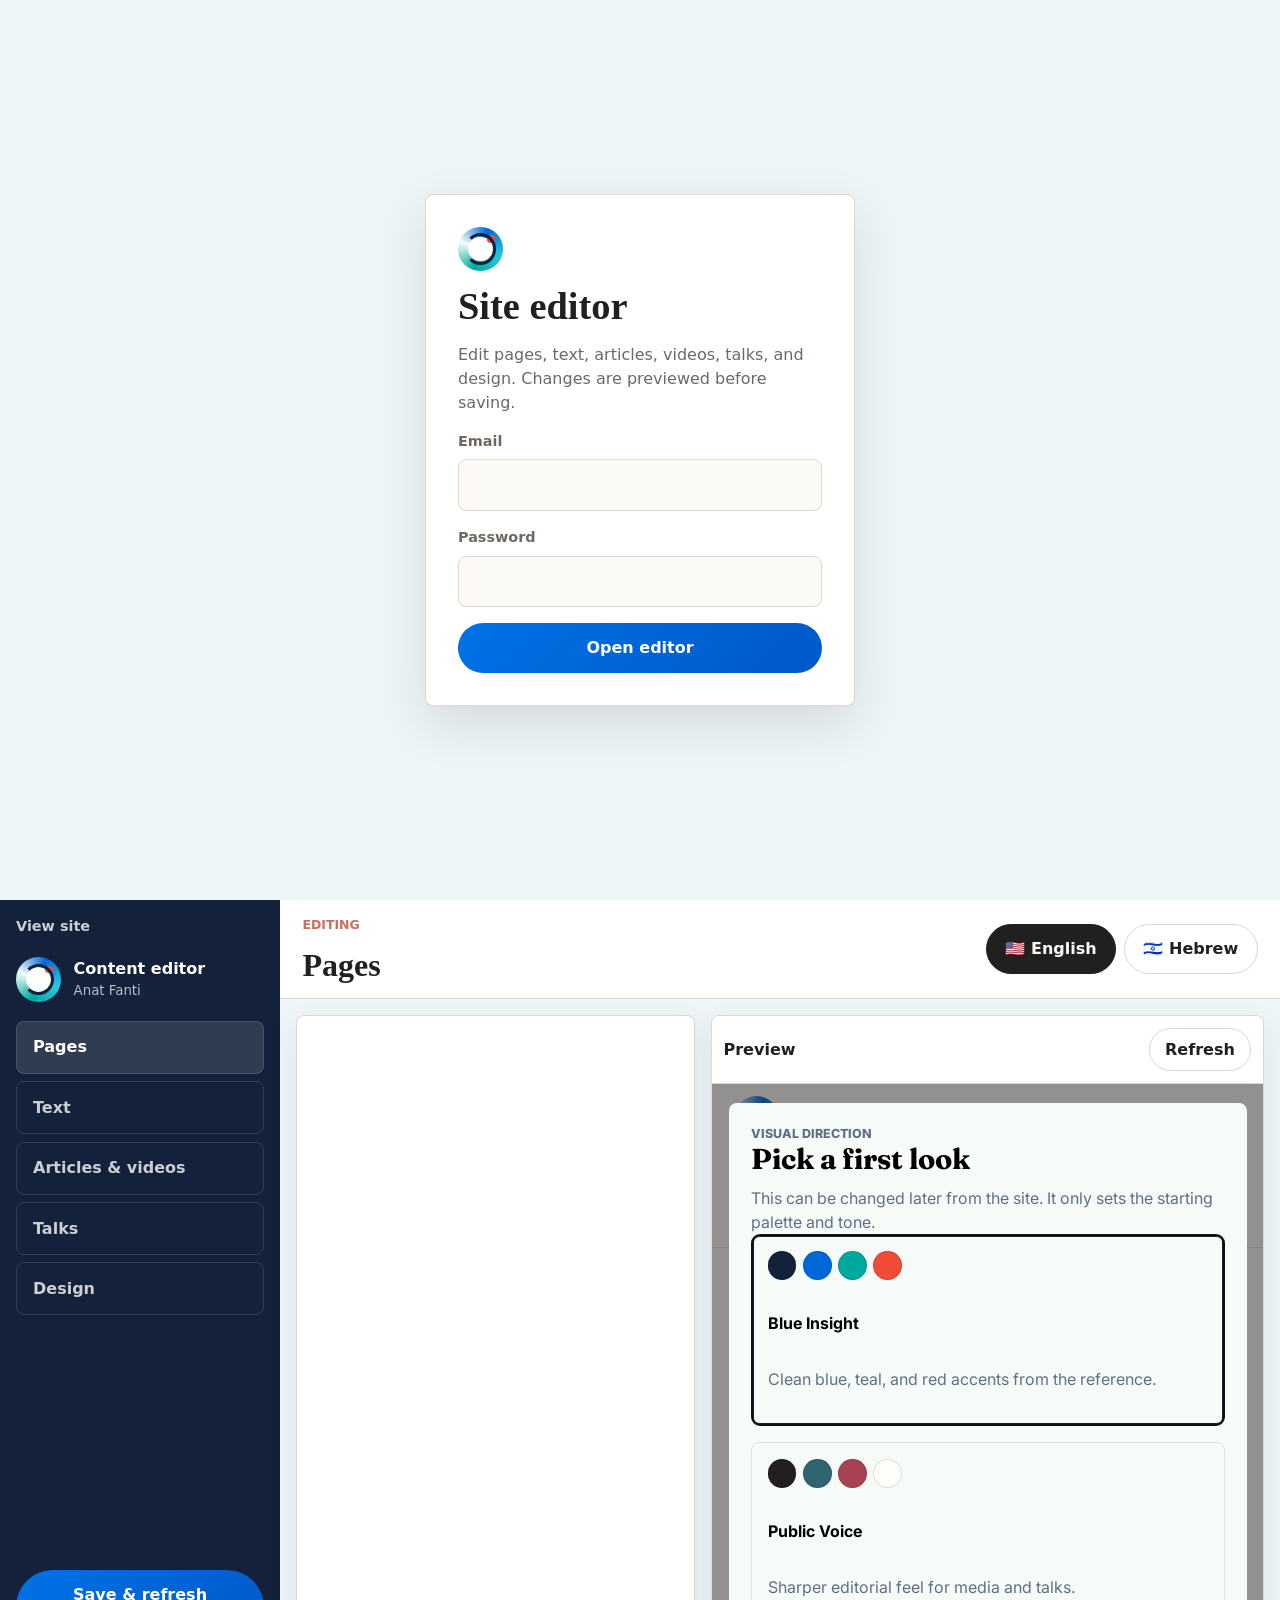
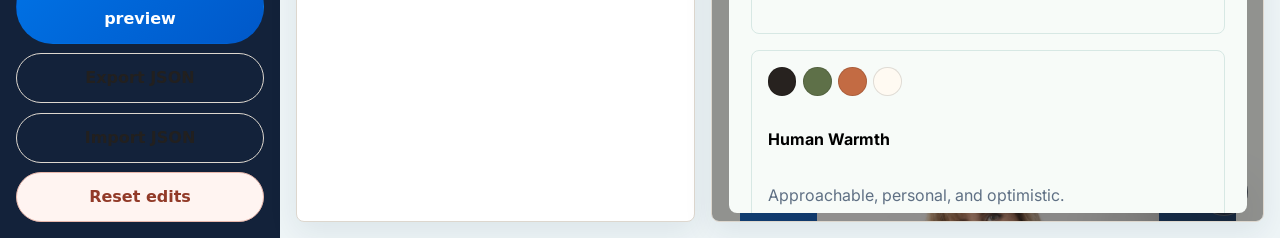
==== admin.html @ 62e1ef29 "Add full page content editor" ====
<!doctype html>
<html lang="en">
  <head>
    <meta charset="utf-8" />
    <meta name="viewport" content="width=device-width, initial-scale=1" />
    <title>Anat Fanti Editor</title>
    <link rel="icon" href="favicon.svg" type="image/svg+xml" />
    <link rel="stylesheet" href="styles.css?v=20260529-6" />
    <link rel="stylesheet" href="admin.css?v=20260529-6" />
  </head>
  <body class="editor-body">
    <main class="editor-app">
      <section class="editor-login" id="editorLogin">
        <div class="editor-login-card">
          <span class="brand-symbol" aria-hidden="true"><span></span></span>
          <h1>Site editor</h1>
          <p>Edit pages, text, articles, videos, talks, and design. Changes are previewed before saving.</p>
          <label>
            <span>Email</span>
            <input id="editorEmail" type="email" autocomplete="username" />
          </label>
          <label>
            <span>Password</span>
            <input id="editorPassword" type="password" autocomplete="current-password" />
          </label>
          <button class="primary-button full" id="editorUnlock" type="button">Open editor</button>
        </div>
      </section>

      <section class="editor-shell" id="editorShell" hidden>
        <aside class="editor-sidebar">
          <a class="editor-back" href="/">View site</a>
          <div class="editor-brand">
            <span class="brand-symbol" aria-hidden="true"><span></span></span>
            <div>
              <strong>Content editor</strong>
              <small>Anat Fanti</small>
            </div>
          </div>
          <nav class="editor-tabs" aria-label="Editor sections">
            <button class="active" type="button" data-editor-tab="pages">Pages</button>
            <button type="button" data-editor-tab="text">Text</button>
            <button type="button" data-editor-tab="media">Articles & videos</button>
            <button type="button" data-editor-tab="talks">Talks</button>
            <button type="button" data-editor-tab="design">Design</button>
          </nav>
          <div class="editor-actions">
            <button class="primary-button full" id="editorSave" type="button">Save & refresh preview</button>
            <button class="secondary-button full" id="editorExport" type="button">Export JSON</button>
            <label class="file-button full">
              Import JSON
              <input id="editorImport" type="file" accept="application/json" />
            </label>
            <button class="danger-button full" id="editorReset" type="button">Reset edits</button>
          </div>
        </aside>

        <section class="editor-main">
          <header class="editor-topbar">
            <div>
              <p class="section-kicker">Editing</p>
              <h2 id="editorTitle">Pages</h2>
            </div>
            <div class="editor-language">
              <button class="filter-button active" type="button" data-editor-lang="en">🇺🇸 English</button>
              <button class="filter-button" type="button" data-editor-lang="he">🇮🇱 Hebrew</button>
            </div>
          </header>

          <div class="editor-workspace">
            <section class="editor-panel" id="editorPanel"></section>
            <section class="editor-preview">
              <div class="preview-toolbar">
                <strong>Preview</strong>
                <button class="secondary-button compact" id="previewRefresh" type="button">Refresh</button>
              </div>
              <iframe id="sitePreview" src="/?editor-preview=1" title="Website preview"></iframe>
            </section>
          </div>
        </section>
      </section>
    </main>
    <script src="admin.js?v=20260529-6" defer></script>
  </body>
</html>
---- styles.css ----
:root {
  --ink: #22201f;
  --muted: #6f6862;
  --paper: #fbfaf7;
  --soft: #f0ece5;
  --sage: #7f9488;
  --sage-dark: #506b5f;
  --coral: #c9705c;
  --gold: #c8a96a;
  --line: #ddd7ce;
  --white: #ffffff;
  --shadow: 0 18px 50px rgba(34, 32, 31, 0.12);
  color-scheme: light;
}

body[data-theme="scholar"] {
  --ink: #13223a;
  --muted: #5f7084;
  --paper: #f7fbf8;
  --soft: #eaf5f1;
  --sage: #00a99d;
  --sage-dark: #0067d8;
  --coral: #f04b37;
  --gold: #27c8df;
  --line: #d7e8e4;
}

body[data-theme="editorial"] {
  --ink: #231f20;
  --muted: #6c6669;
  --paper: #fffdf9;
  --soft: #f2ece7;
  --sage: #71888f;
  --sage-dark: #2f6470;
  --coral: #a64253;
  --gold: #d6a64f;
  --line: #e5dad2;
}

body[data-theme="warm"] {
  --ink: #27221f;
  --muted: #71695f;
  --paper: #fffaf2;
  --soft: #f4ead9;
  --sage: #909a76;
  --sage-dark: #5e7048;
  --coral: #c36b43;
  --gold: #ba8e3d;
  --line: #e8dcc7;
}

body[data-theme="clear"] {
  --ink: #1e2428;
  --muted: #62707b;
  --paper: #f8fbfc;
  --soft: #e9f0f2;
  --sage: #6d9b94;
  --sage-dark: #26716b;
  --coral: #cf6f67;
  --gold: #b6a15c;
  --line: #d7e2e5;
}

* {
  box-sizing: border-box;
}

html {
  scroll-behavior: smooth;
}

body {
  margin: 0;
  background: var(--paper);
  color: var(--ink);
  font-family: Inter, Assistant, system-ui, sans-serif;
  line-height: 1.5;
}

body[dir="rtl"] {
  font-family: Assistant, Inter, system-ui, sans-serif;
}

img {
  display: block;
  max-width: 100%;
}

a {
  color: inherit;
}

button,
input,
textarea {
  font: inherit;
}

.skip-link {
  left: 1rem;
  position: absolute;
  top: -4rem;
  z-index: 10;
}

.skip-link:focus {
  top: 1rem;
}

.site-header {
  align-items: center;
  backdrop-filter: blur(18px);
  background: rgba(251, 250, 247, 0.88);
  border-bottom: 1px solid rgba(221, 215, 206, 0.82);
  display: grid;
  gap: 1rem;
  grid-template-columns: auto 1fr auto;
  left: 0;
  min-height: 72px;
  padding: 0.75rem clamp(1rem, 4vw, 3rem);
  position: sticky;
  right: 0;
  top: 0;
  z-index: 5;
}

body[dir="rtl"] .brand {
  grid-column: 3;
  justify-self: end;
}

body[dir="rtl"] .nav-links {
  grid-column: 2;
}

body[dir="rtl"] .header-actions {
  grid-column: 1;
  justify-self: start;
}

.brand {
  align-items: center;
  display: inline-flex;
  font-size: 1.02rem;
  font-weight: 700;
  gap: 0.75rem;
  text-decoration: none;
}

.brand-symbol {
  align-items: center;
  background: conic-gradient(from 20deg, #0067d8, #27c8df, #00a99d, #f7fbf8, #0067d8);
  border-radius: 50%;
  display: inline-flex;
  height: 2.8rem;
  justify-content: center;
  position: relative;
  width: 2.8rem;
}

.brand-symbol::before {
  background: var(--white);
  border-radius: 50%;
  content: "";
  height: 1.55rem;
  position: absolute;
  width: 1.55rem;
}

.brand-symbol::after {
  background: #f04b37;
  border-radius: 50%;
  content: "";
  height: 0.48rem;
  position: absolute;
  right: 0.5rem;
  top: 0.55rem;
  width: 0.48rem;
}

.brand-symbol span {
  border: 3px solid #13223a;
  border-left-color: transparent;
  border-radius: 50%;
  display: block;
  height: 1.95rem;
  position: relative;
  width: 1.95rem;
  z-index: 1;
}

.brand-copy {
  display: grid;
  line-height: 1.08;
}

.brand-copy strong {
  color: #13223a;
  font-size: 1.02rem;
}

.brand-copy small {
  color: var(--muted);
  font-size: 0.76rem;
  font-weight: 700;
}

.nav-links {
  display: flex;
  gap: clamp(0.6rem, 1.4vw, 1.2rem);
  justify-content: center;
}

.nav-links a {
  color: var(--muted);
  font-size: 0.86rem;
  font-weight: 600;
  text-decoration: none;
  white-space: nowrap;
}

.nav-links a:hover {
  color: var(--ink);
}

.header-actions,
.hero-actions,
.admin-actions,
.filter-row {
  align-items: center;
  display: flex;
  flex-wrap: wrap;
  gap: 0.7rem;
}

.primary-button,
.secondary-button,
.ghost-button,
.flag-button,
.filter-button,
.danger-button,
.file-button {
  align-items: center;
  border: 1px solid transparent;
  border-radius: 999px;
  cursor: pointer;
  display: inline-flex;
  font-weight: 700;
  justify-content: center;
  min-height: 2.8rem;
  padding: 0.75rem 1.15rem;
  text-decoration: none;
  transition: transform 160ms ease, background 160ms ease, border-color 160ms ease;
}

.flag-button {
  background: var(--white);
  border-color: var(--line);
  border-radius: 50%;
  font-size: 1.2rem;
  height: 2.6rem;
  min-height: 2.6rem;
  padding: 0;
  width: 2.6rem;
}

.language-menu {
  position: relative;
}

.language-options {
  background: var(--white);
  border: 1px solid var(--line);
  border-radius: 999px;
  box-shadow: var(--shadow);
  display: none;
  gap: 0.35rem;
  padding: 0.35rem;
  position: absolute;
  right: 0;
  top: calc(100% + 0.45rem);
  z-index: 8;
}

body[dir="rtl"] .language-options {
  left: 0;
  right: auto;
}

.language-menu.open .language-options {
  display: flex;
}

.language-options button {
  align-items: center;
  background: transparent;
  border: 1px solid transparent;
  border-radius: 50%;
  cursor: pointer;
  display: inline-flex;
  font-size: 1.15rem;
  height: 2.25rem;
  justify-content: center;
  padding: 0;
  width: 2.25rem;
}

.language-options button.active,
.language-options button:hover {
  background: var(--soft);
  border-color: var(--line);
}

.primary-button {
  background: linear-gradient(135deg, #0072e5, #0058c9);
  color: var(--white);
}

.secondary-button,
.ghost-button,
.filter-button,
.file-button {
  background: transparent;
  border-color: var(--line);
  color: var(--ink);
}

.danger-button {
  background: #fff4f1;
  border-color: #e8b7ab;
  color: #923a28;
}

.primary-button:hover,
.secondary-button:hover,
.ghost-button:hover,
.filter-button:hover,
.file-button:hover,
.danger-button:hover {
  transform: translateY(-1px);
}

.compact {
  min-height: 2.4rem;
  padding: 0.55rem 0.95rem;
}

.full {
  width: 100%;
}

.hero {
  background:
    radial-gradient(circle at 12% 28%, rgba(39, 200, 223, 0.38) 0 13%, transparent 13.4%),
    radial-gradient(circle at 23% 42%, rgba(255, 255, 255, 0.82) 0 9%, transparent 9.4%),
    radial-gradient(circle at 31% 31%, rgba(240, 75, 55, 0.95) 0 5.5%, transparent 5.8%),
    linear-gradient(112deg, #0067d8 0%, #004fae 38%, #13223a 100%);
  border-radius: 8px;
  color: var(--white);
  display: grid;
  gap: clamp(1rem, 3vw, 3rem);
  grid-template-columns: minmax(280px, 0.78fr) minmax(0, 1fr);
  margin: clamp(1rem, 3vw, 2rem) clamp(1rem, 5vw, 5rem) 0;
  min-height: 430px;
  overflow: hidden;
  padding: clamp(1.2rem, 3vw, 2.5rem);
  position: relative;
}

.hero::after {
  background-image: radial-gradient(rgba(255, 255, 255, 0.28) 1.5px, transparent 1.5px);
  background-size: 14px 14px;
  height: 8rem;
  content: "";
  left: 36%;
  position: absolute;
  top: 2.2rem;
  width: 8rem;
}

.hero-graphics {
  inset: 0;
  pointer-events: none;
  position: absolute;
}

.shape {
  position: absolute;
}

.arc-one {
  background: rgba(39, 200, 223, 0.38);
  border-radius: 50%;
  height: 17rem;
  left: -5rem;
  top: -2rem;
  width: 17rem;
}

.arc-two {
  background: rgba(255, 255, 255, 0.82);
  border-radius: 50%;
  height: 9rem;
  left: 5.5rem;
  top: 4rem;
  width: 9rem;
}

.red-dot {
  background: #f04b37;
  border-radius: 50%;
  height: 4.6rem;
  left: 14rem;
  top: 4.2rem;
  width: 4.6rem;
}

.dot-grid {
  background-image: radial-gradient(rgba(255, 255, 255, 0.32) 2px, transparent 2px);
  background-size: 15px 15px;
  height: 7rem;
  left: 43%;
  top: 2.2rem;
  width: 7rem;
}

.chart-bars {
  background:
    linear-gradient(to top, #27c8df 0 48%, transparent 48%) 0 100% / 14px 100% no-repeat,
    linear-gradient(to top, #ffffff 0 62%, transparent 62%) 24px 100% / 14px 100% no-repeat,
    linear-gradient(to top, #0067d8 0 78%, transparent 78%) 48px 100% / 14px 100% no-repeat,
    linear-gradient(to top, #00a99d 0 95%, transparent 95%) 72px 100% / 14px 100% no-repeat;
  bottom: 1.2rem;
  height: 8rem;
  opacity: 0.85;
  right: 44%;
  width: 96px;
}

.hero-copy {
  align-self: center;
  justify-self: end;
  max-width: 680px;
  position: relative;
  z-index: 1;
}

.eyebrow,
.section-kicker {
  color: var(--coral);
  font-size: 0.78rem;
  font-weight: 800;
  letter-spacing: 0;
  margin: 0 0 0.9rem;
  text-transform: uppercase;
}

h1,
h2,
h3 {
  font-family: Fraunces, Assistant, serif;
  line-height: 1.02;
  margin: 0;
}

h1 {
  font-size: clamp(2.4rem, 5vw, 5rem);
  max-width: 12ch;
}

h2 {
  font-size: clamp(1.8rem, 3.3vw, 3.1rem);
  max-width: 15ch;
}

h3 {
  font-size: 1.35rem;
}

.hero-text,
.text-stack p,
.contact-section p {
  color: var(--muted);
  font-size: clamp(1.02rem, 1.5vw, 1.25rem);
  max-width: 62ch;
}

.hero .hero-text {
  color: rgba(255, 255, 255, 0.86);
  max-width: 44rem;
}

.hero-media {
  align-self: end;
  grid-column: 1;
  grid-row: 1;
  margin: 0;
  min-height: 0;
  overflow: visible;
  position: relative;
  z-index: 1;
}

.hero-media img {
  height: 370px;
  object-fit: contain;
  object-position: center bottom;
  width: 100%;
}

.hero-copy {
  grid-column: 2;
  grid-row: 1;
}

body[dir="rtl"] .hero {
  grid-template-columns: minmax(280px, 0.78fr) minmax(0, 1fr);
}

body[dir="rtl"] .hero-copy {
  grid-column: 2;
  text-align: right;
}

body[dir="rtl"] .hero-media {
  grid-column: 1;
}

.statement-band {
  background: linear-gradient(135deg, #10203a, #004ea8 58%, #009d9b);
  color: var(--paper);
  padding: clamp(2rem, 5vw, 4rem) clamp(1rem, 5vw, 5rem);
}

.template-grid {
  display: grid;
  gap: 1rem;
  grid-template-columns: repeat(4, minmax(0, 1fr));
}

.template-card {
  background: var(--paper);
  border: 1px solid var(--line);
  border-radius: 8px;
  cursor: pointer;
  display: grid;
  gap: 1rem;
  min-height: 12rem;
  padding: 1rem;
  text-align: start;
}

.template-card.active {
  border-color: var(--ink);
  box-shadow: 0 0 0 2px var(--ink) inset;
}

.swatches {
  display: flex;
  gap: 0.4rem;
}

.swatches span {
  border: 1px solid rgba(0, 0, 0, 0.12);
  border-radius: 50%;
  height: 1.8rem;
  width: 1.8rem;
}

.template-card h3 {
  font-family: Inter, Assistant, system-ui, sans-serif;
  font-size: 1rem;
  line-height: 1.2;
}

.template-card p,
.template-modal p {
  color: var(--muted);
  margin: 0;
}

.statement-band p {
  font-family: Fraunces, Assistant, serif;
  font-size: clamp(1.7rem, 3.5vw, 3.4rem);
  line-height: 1.1;
  margin: 0;
  max-width: 960px;
}

.section {
  padding: clamp(3rem, 7vw, 6rem) clamp(1rem, 5vw, 5rem);
}

.expertise-section {
  background: var(--white);
  margin: -2.2rem clamp(1rem, 5vw, 5rem) 0;
  padding: 0 1.5rem clamp(2rem, 4vw, 3rem);
  position: relative;
  z-index: 2;
}

.expertise-grid {
  display: grid;
  gap: 1rem;
  grid-template-columns: repeat(4, minmax(0, 1fr));
}

.expertise-card {
  border-radius: 8px;
  color: var(--white);
  min-height: 12rem;
  overflow: hidden;
  padding: 1.2rem;
  position: relative;
  text-decoration: none;
}

.expertise-card::after {
  border: 18px solid rgba(255, 255, 255, 0.18);
  border-radius: 50%;
  content: "";
  height: 7rem;
  position: absolute;
  right: -2rem;
  top: -2rem;
  width: 7rem;
}

body[dir="rtl"] .expertise-card::after {
  left: -2rem;
  right: auto;
}

.blue-card {
  background: linear-gradient(135deg, #10203a, #0067d8);
}

.cyan-card {
  background: linear-gradient(135deg, #0072e5, #27c8df);
}

.teal-card {
  background: linear-gradient(135deg, #008f85, #00a99d);
}

.target-card {
  background: linear-gradient(135deg, #0067d8, #00479c);
}

.expertise-icon {
  color: #f04b37;
  display: block;
  font-size: 2rem;
  font-weight: 800;
  line-height: 1;
  margin-bottom: 1rem;
}

.expertise-card h3 {
  font-family: Inter, Assistant, system-ui, sans-serif;
  font-size: 1.05rem;
  line-height: 1.25;
  margin-bottom: 0.6rem;
}

.expertise-card p {
  color: rgba(255, 255, 255, 0.84);
  font-size: 0.92rem;
  margin: 0;
  position: relative;
  z-index: 1;
}

.split-section,
.contact-section {
  display: grid;
  gap: clamp(2rem, 5vw, 5rem);
  grid-template-columns: minmax(0, 0.8fr) minmax(0, 1fr);
}

.section-heading {
  align-items: end;
  display: flex;
  gap: 1rem;
  justify-content: space-between;
  margin-bottom: 1.5rem;
}

.metrics {
  display: grid;
  gap: 1px;
  grid-template-columns: repeat(3, minmax(0, 1fr));
  margin: 2rem 0 0;
}

.metrics div {
  background: var(--soft);
  min-height: 8rem;
  padding: 1.2rem;
}

.metrics dt {
  color: var(--sage-dark);
  font-family: Fraunces, Assistant, serif;
  font-size: 2.4rem;
  font-weight: 700;
}

.metrics dd {
  color: var(--muted);
  margin: 0.3rem 0 0;
}

.media-grid,
.talk-list {
  display: grid;
  gap: 1rem;
  grid-template-columns: repeat(3, minmax(0, 1fr));
}

.media-grid {
  grid-template-columns: repeat(4, minmax(0, 1fr));
}

.media-card,
.talk-card {
  background: var(--white);
  border: 1px solid var(--line);
  border-radius: 8px;
  min-height: 10rem;
  padding: 0.95rem;
}

.media-card {
  display: flex;
  flex-direction: column;
}

.media-type {
  color: var(--sage-dark);
  font-size: 0.76rem;
  font-weight: 800;
  text-transform: uppercase;
}

.media-card h3,
.talk-card h3 {
  font-family: Inter, Assistant, system-ui, sans-serif;
  font-size: 1.05rem;
  line-height: 1.22;
  margin-top: 0.55rem;
}

.media-card p,
.talk-card p {
  color: var(--muted);
  font-size: 0.92rem;
  margin: 0.45rem 0;
}

.media-card a {
  color: var(--coral);
  font-weight: 800;
  margin-top: auto;
  text-decoration: none;
}

.embed-frame {
  aspect-ratio: 16 / 9;
  background: var(--soft);
  border: 0;
  border-radius: 8px;
  margin: 1rem 0;
  width: 100%;
}

.theme-fab {
  align-items: center;
  background: var(--ink);
  border: 1px solid rgba(255, 255, 255, 0.22);
  border-radius: 50%;
  bottom: 1rem;
  box-shadow: var(--shadow);
  cursor: pointer;
  display: inline-flex;
  height: 3rem;
  justify-content: center;
  position: fixed;
  right: 1rem;
  width: 3rem;
  z-index: 4;
}

body[dir="rtl"] .theme-fab {
  left: 1rem;
  right: auto;
}

.theme-fab span {
  background: conic-gradient(var(--coral), var(--gold), var(--sage), var(--paper), var(--coral));
  border: 2px solid var(--white);
  border-radius: 50%;
  display: block;
  height: 1.6rem;
  width: 1.6rem;
}

.filter-button.active {
  background: var(--ink);
  border-color: var(--ink);
  color: var(--paper);
}

.speaking-section {
  background: var(--soft);
}

.booking-form {
  background: var(--white);
  border: 1px solid var(--line);
  border-radius: 8px;
  box-shadow: var(--shadow);
  display: grid;
  gap: 1rem;
  padding: clamp(1rem, 3vw, 2rem);
}

label {
  display: grid;
  gap: 0.45rem;
}

label span {
  color: var(--muted);
  font-size: 0.9rem;
  font-weight: 700;
}

input,
textarea {
  background: var(--paper);
  border: 1px solid var(--line);
  border-radius: 8px;
  color: var(--ink);
  min-height: 3rem;
  padding: 0.8rem 0.9rem;
  width: 100%;
}

textarea {
  resize: vertical;
}

.contact-details {
  display: grid;
  gap: 0.4rem;
  margin-top: 1.5rem;
}

.contact-details a {
  color: var(--sage-dark);
  font-weight: 800;
  text-decoration: none;
}

.site-footer {
  align-items: center;
  border-top: 1px solid var(--line);
  color: var(--muted);
  display: flex;
  gap: 1rem;
  justify-content: space-between;
  min-height: 5rem;
  padding: 1rem clamp(1rem, 5vw, 5rem);
}

.powered-by {
  align-items: center;
  color: var(--muted);
  display: inline-flex;
  font-size: 0.86rem;
  gap: 0.5rem;
  text-decoration: none;
}

.powered-by strong {
  color: var(--ink);
}

.powered-logo {
  align-items: center;
  background: linear-gradient(135deg, #0067d8, #00a99d);
  border-radius: 50%;
  display: inline-flex;
  height: 1.8rem;
  justify-content: center;
  position: relative;
  width: 1.8rem;
}

.powered-logo::before {
  background: #f04b37;
  border-radius: 50%;
  content: "";
  height: 0.42rem;
  position: absolute;
  right: 0.28rem;
  top: 0.32rem;
  width: 0.42rem;
}

.powered-logo span {
  border: 2px solid rgba(255, 255, 255, 0.9);
  border-left-color: transparent;
  border-radius: 50%;
  display: block;
  height: 1rem;
  width: 1rem;
}

.stealth-admin {
  background: transparent;
  border: 0;
  cursor: default;
  height: 1px;
  opacity: 0;
  width: 1px;
}

.admin-dialog {
  border: 0;
  border-radius: 8px;
  max-height: min(860px, 92vh);
  max-width: min(980px, 94vw);
  padding: 0;
  width: 980px;
}

.template-dialog {
  border: 0;
  border-radius: 8px;
  max-width: min(980px, 94vw);
  padding: 0;
  width: 980px;
}

.template-dialog::backdrop {
  background: rgba(34, 32, 31, 0.48);
}

.template-modal {
  background: var(--paper);
  padding: clamp(1.2rem, 4vw, 2rem);
}

.template-modal h2 {
  margin-bottom: 0.8rem;
}

.admin-dialog::backdrop {
  background: rgba(34, 32, 31, 0.55);
}

.admin-shell {
  background: var(--paper);
  margin: 0;
  max-height: inherit;
  overflow: auto;
  padding: 1.2rem;
}

.admin-header {
  align-items: start;
  display: flex;
  justify-content: space-between;
  margin-bottom: 1rem;
}

.icon-button {
  align-items: center;
  background: var(--ink);
  border: 0;
  border-radius: 50%;
  color: var(--paper);
  cursor: pointer;
  display: inline-flex;
  height: 2rem;
  justify-content: center;
  width: 2rem;
}

.admin-grid {
  display: grid;
  gap: 1rem;
  grid-template-columns: repeat(2, minmax(0, 1fr));
  margin-top: 1rem;
}

.admin-section {
  border-top: 1px solid var(--line);
  margin-top: 1.4rem;
  padding-top: 1.4rem;
}

.admin-repeat {
  background: var(--white);
  border: 1px solid var(--line);
  border-radius: 8px;
  display: grid;
  gap: 0.75rem;
  margin-bottom: 0.8rem;
  padding: 1rem;
}

.file-button input {
  display: none;
}

.admin-note {
  color: var(--muted);
  font-size: 0.9rem;
}

@media (max-width: 940px) {
  .site-header {
    grid-template-columns: 1fr auto;
  }

  .nav-links {
    grid-column: 1 / -1;
    justify-content: start;
    overflow-x: auto;
  }

  .hero,
  .split-section,
  .contact-section {
    grid-template-columns: 1fr;
  }

  .hero {
    min-height: auto;
    padding-bottom: 0;
  }

  .hero-media {
    min-height: 0;
  }

  .hero-media img {
    height: auto;
    max-height: 480px;
  }

  .hero-copy,
  .hero-media,
  body[dir="rtl"] .hero-copy,
  body[dir="rtl"] .hero-media {
    grid-column: 1;
    grid-row: auto;
  }

  .expertise-section {
    margin-top: 1rem;
    padding-left: clamp(1rem, 5vw, 5rem);
    padding-right: clamp(1rem, 5vw, 5rem);
  }

  h1 {
    max-width: 13ch;
  }

  .media-grid,
  .talk-list,
  .expertise-grid,
  .template-grid {
    grid-template-columns: repeat(2, minmax(0, 1fr));
  }
}

@media (max-width: 660px) {
  .header-actions {
    justify-content: end;
  }

  .header-actions .primary-button {
    display: none;
  }

  .metrics,
  .media-grid,
  .talk-list,
  .expertise-grid,
  .template-grid,
  .admin-grid {
    grid-template-columns: 1fr;
  }

  .section-heading {
    align-items: start;
    display: grid;
  }

  h1 {
    font-size: clamp(2.45rem, 11vw, 4.2rem);
  }

  .site-footer {
    align-items: flex-start;
    flex-direction: column;
  }

  .powered-by {
    font-size: 0.82rem;
  }
}
---- admin.css ----
.editor-body {
  background: #eef5f7;
}

.editor-app {
  min-height: 100vh;
}

.editor-login {
  display: grid;
  min-height: 100vh;
  padding: 1rem;
  place-items: center;
}

.editor-login-card {
  background: var(--white);
  border: 1px solid var(--line);
  border-radius: 8px;
  box-shadow: var(--shadow);
  display: grid;
  gap: 1rem;
  max-width: 430px;
  padding: 2rem;
  width: 100%;
}

.editor-login-card h1 {
  font-size: 2.4rem;
  max-width: none;
}

.editor-login-card p {
  color: var(--muted);
  margin: 0;
}

.editor-shell {
  display: grid;
  grid-template-columns: 280px minmax(0, 1fr);
  min-height: 100vh;
}

.editor-sidebar {
  background: #13223a;
  color: var(--white);
  display: flex;
  flex-direction: column;
  gap: 1.2rem;
  padding: 1rem;
}

.editor-back {
  color: rgba(255, 255, 255, 0.78);
  font-size: 0.9rem;
  font-weight: 700;
  text-decoration: none;
}

.editor-brand {
  align-items: center;
  display: flex;
  gap: 0.8rem;
}

.editor-brand small {
  color: rgba(255, 255, 255, 0.7);
  display: block;
}

.editor-tabs {
  display: grid;
  gap: 0.45rem;
}

.editor-tabs button {
  background: transparent;
  border: 1px solid rgba(255, 255, 255, 0.12);
  border-radius: 8px;
  color: rgba(255, 255, 255, 0.78);
  cursor: pointer;
  font-weight: 800;
  padding: 0.85rem 1rem;
  text-align: start;
}

.editor-tabs button.active,
.editor-tabs button:hover {
  background: rgba(255, 255, 255, 0.12);
  color: var(--white);
}

.editor-actions {
  display: grid;
  gap: 0.6rem;
  margin-top: auto;
}

.editor-main {
  min-width: 0;
}

.editor-topbar {
  align-items: center;
  background: var(--white);
  border-bottom: 1px solid var(--line);
  display: flex;
  gap: 1rem;
  justify-content: space-between;
  padding: 1rem 1.4rem;
}

.editor-topbar h2 {
  font-size: 2rem;
}

.editor-language {
  display: flex;
  flex-wrap: wrap;
  gap: 0.5rem;
}

.editor-workspace {
  display: grid;
  gap: 1rem;
  grid-template-columns: minmax(360px, 0.72fr) minmax(420px, 1fr);
  padding: 1rem;
}

.editor-panel,
.editor-preview {
  background: var(--white);
  border: 1px solid var(--line);
  border-radius: 8px;
  box-shadow: 0 10px 30px rgba(19, 34, 58, 0.08);
  min-height: calc(100vh - 112px);
  overflow: auto;
}

.editor-panel {
  display: grid;
  gap: 1rem;
  padding: 1rem;
}

.editor-section {
  border-bottom: 1px solid var(--line);
  display: grid;
  gap: 0.8rem;
  padding-bottom: 1rem;
}

.editor-section:last-child {
  border-bottom: 0;
}

.editor-section h3 {
  font-family: Inter, Assistant, system-ui, sans-serif;
}

.editor-repeat {
  background: var(--paper);
  border: 1px solid var(--line);
  border-radius: 8px;
  display: grid;
  gap: 0.75rem;
  padding: 1rem;
}

.preview-toolbar {
  align-items: center;
  border-bottom: 1px solid var(--line);
  display: flex;
  justify-content: space-between;
  padding: 0.75rem;
}

.editor-preview iframe {
  border: 0;
  height: calc(100% - 58px);
  min-height: calc(100vh - 170px);
  width: 100%;
}

@media (max-width: 1100px) {
  .editor-shell,
  .editor-workspace {
    grid-template-columns: 1fr;
  }

  .editor-sidebar {
    position: static;
  }
}
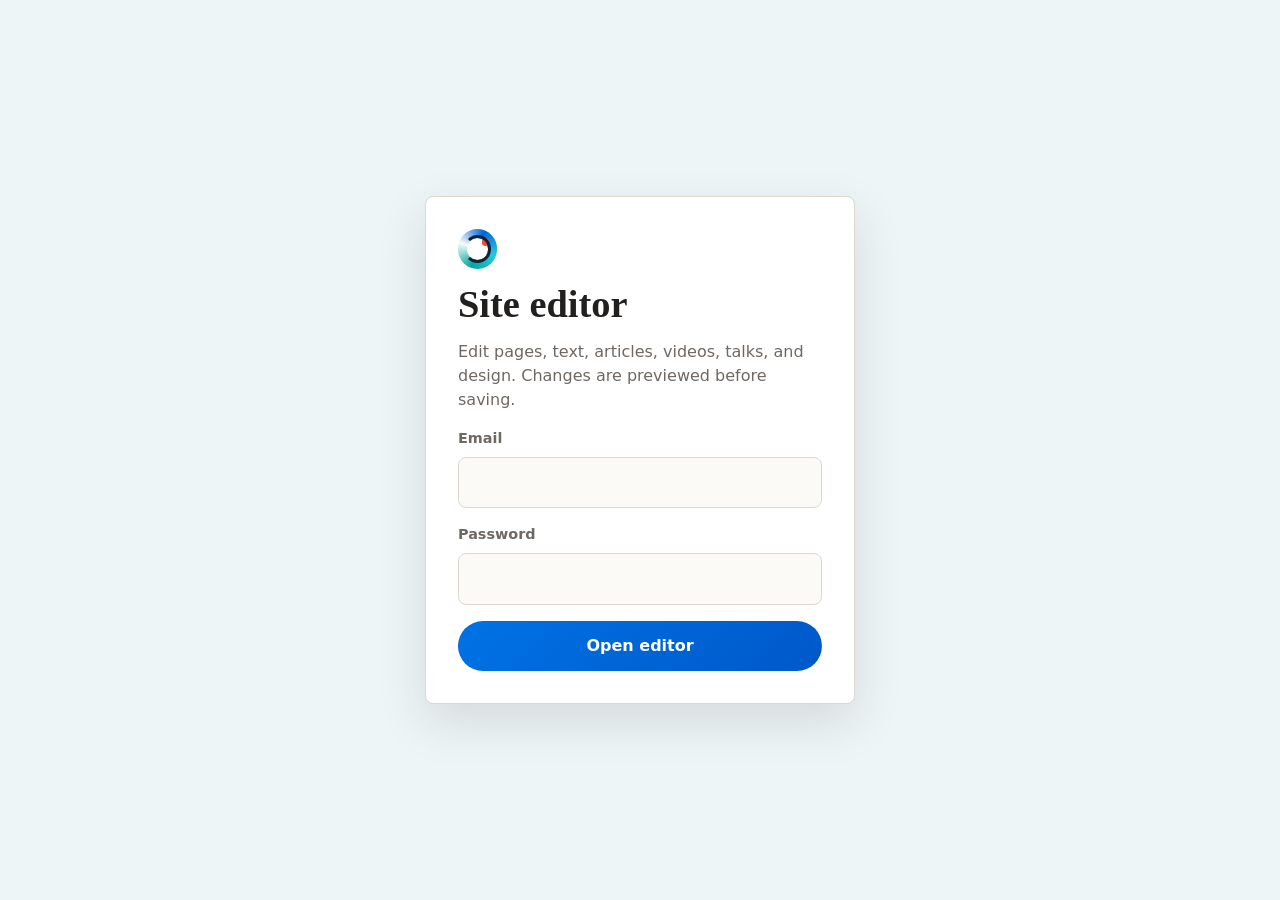
==== commit d968c15c: "Fix editor login hidden state" ====
--- a/admin.html
+++ b/admin.html
@@ -6,7 +6,7 @@
     <title>Anat Fanti Editor</title>
     <link rel="icon" href="favicon.svg" type="image/svg+xml" />
     <link rel="stylesheet" href="styles.css?v=20260529-6" />
-    <link rel="stylesheet" href="admin.css?v=20260529-6" />
+    <link rel="stylesheet" href="admin.css?v=20260529-7" />
   </head>
   <body class="editor-body">
     <main class="editor-app">
@@ -80,6 +80,6 @@
         </section>
       </section>
     </main>
-    <script src="admin.js?v=20260529-6" defer></script>
+    <script src="admin.js?v=20260529-7" defer></script>
   </body>
 </html>
--- a/styles.css
+++ b/styles.css
@@ -116,8 +116,8 @@
   gap: 1rem;
   grid-template-columns: auto 1fr auto;
   left: 0;
-  min-height: 72px;
-  padding: 0.75rem clamp(1rem, 4vw, 3rem);
+  min-height: 64px;
+  padding: 0.55rem clamp(1rem, 4vw, 3rem);
   position: sticky;
   right: 0;
   top: 0;
@@ -152,19 +152,19 @@
   background: conic-gradient(from 20deg, #0067d8, #27c8df, #00a99d, #f7fbf8, #0067d8);
   border-radius: 50%;
   display: inline-flex;
-  height: 2.8rem;
+  height: 2.45rem;
   justify-content: center;
   position: relative;
-  width: 2.8rem;
+  width: 2.45rem;
 }
 
 .brand-symbol::before {
   background: var(--white);
   border-radius: 50%;
   content: "";
-  height: 1.55rem;
+  height: 1.35rem;
   position: absolute;
-  width: 1.55rem;
+  width: 1.35rem;
 }
 
 .brand-symbol::after {
@@ -183,26 +183,54 @@
   border-left-color: transparent;
   border-radius: 50%;
   display: block;
-  height: 1.95rem;
+  height: 1.7rem;
   position: relative;
-  width: 1.95rem;
+  width: 1.7rem;
   z-index: 1;
 }
 
 .brand-copy {
   display: grid;
-  line-height: 1.08;
+  line-height: 0.92;
 }
 
 .brand-copy strong {
   color: #13223a;
-  font-size: 1.02rem;
+  font-size: 0.92rem;
+}
+
+.brand-title {
+  display: grid;
+  white-space: nowrap;
+}
+
+.brand-title > span {
+  white-space: nowrap;
+}
+
+.hi-letter {
+  color: #0067d8;
+  display: inline-block;
+  font-size: 1.26em;
+  font-weight: 900;
+  min-width: 0.78em;
+}
+
+.hi-letter[data-brand-letter="i"] {
+  color: #00a99d;
+  margin-left: 0;
+}
+
+body[dir="rtl"] .hi-letter[data-brand-letter="i"] {
+  margin-left: 0;
 }
 
 .brand-copy small {
-  color: var(--muted);
-  font-size: 0.76rem;
-  font-weight: 700;
+  color: #f04b37;
+  font-size: 0.66rem;
+  font-weight: 800;
+  line-height: 1.2;
+  margin-top: 0.18rem;
 }
 
 .nav-links {
@@ -213,7 +241,7 @@
 
 .nav-links a {
   color: var(--muted);
-  font-size: 0.86rem;
+  font-size: 0.8rem;
   font-weight: 600;
   text-decoration: none;
   white-space: nowrap;
@@ -361,21 +389,21 @@
   gap: clamp(1rem, 3vw, 3rem);
   grid-template-columns: minmax(280px, 0.78fr) minmax(0, 1fr);
   margin: clamp(1rem, 3vw, 2rem) clamp(1rem, 5vw, 5rem) 0;
-  min-height: 430px;
+  min-height: 285px;
   overflow: hidden;
-  padding: clamp(1.2rem, 3vw, 2.5rem);
+  padding: clamp(1rem, 2.4vw, 1.8rem);
   position: relative;
 }
 
 .hero::after {
   background-image: radial-gradient(rgba(255, 255, 255, 0.28) 1.5px, transparent 1.5px);
   background-size: 14px 14px;
-  height: 8rem;
+  height: 5.5rem;
   content: "";
   left: 36%;
   position: absolute;
   top: 2.2rem;
-  width: 8rem;
+  width: 5.5rem;
 }
 
 .hero-graphics {
@@ -391,37 +419,37 @@
 .arc-one {
   background: rgba(39, 200, 223, 0.38);
   border-radius: 50%;
-  height: 17rem;
+  height: 12rem;
   left: -5rem;
   top: -2rem;
-  width: 17rem;
+  width: 12rem;
 }
 
 .arc-two {
   background: rgba(255, 255, 255, 0.82);
   border-radius: 50%;
-  height: 9rem;
+  height: 6rem;
   left: 5.5rem;
   top: 4rem;
-  width: 9rem;
+  width: 6rem;
 }
 
 .red-dot {
   background: #f04b37;
   border-radius: 50%;
-  height: 4.6rem;
+  height: 3.2rem;
   left: 14rem;
   top: 4.2rem;
-  width: 4.6rem;
+  width: 3.2rem;
 }
 
 .dot-grid {
   background-image: radial-gradient(rgba(255, 255, 255, 0.32) 2px, transparent 2px);
   background-size: 15px 15px;
-  height: 7rem;
+  height: 5rem;
   left: 43%;
   top: 2.2rem;
-  width: 7rem;
+  width: 5rem;
 }
 
 .chart-bars {
@@ -431,7 +459,7 @@
     linear-gradient(to top, #0067d8 0 78%, transparent 78%) 48px 100% / 14px 100% no-repeat,
     linear-gradient(to top, #00a99d 0 95%, transparent 95%) 72px 100% / 14px 100% no-repeat;
   bottom: 1.2rem;
-  height: 8rem;
+  height: 5.8rem;
   opacity: 0.85;
   right: 44%;
   width: 96px;
@@ -464,8 +492,8 @@
 }
 
 h1 {
-  font-size: clamp(2.4rem, 5vw, 5rem);
-  max-width: 12ch;
+  font-size: clamp(2rem, 3.8vw, 3.8rem);
+  max-width: 14ch;
 }
 
 h2 {
@@ -481,7 +509,7 @@
 .text-stack p,
 .contact-section p {
   color: var(--muted);
-  font-size: clamp(1.02rem, 1.5vw, 1.25rem);
+  font-size: clamp(0.95rem, 1.15vw, 1.08rem);
   max-width: 62ch;
 }
 
@@ -502,7 +530,7 @@
 }
 
 .hero-media img {
-  height: 370px;
+  height: 255px;
   object-fit: contain;
   object-position: center bottom;
   width: 100%;
@@ -529,7 +557,7 @@
 .statement-band {
   background: linear-gradient(135deg, #10203a, #004ea8 58%, #009d9b);
   color: var(--paper);
-  padding: clamp(2rem, 5vw, 4rem) clamp(1rem, 5vw, 5rem);
+  padding: clamp(1rem, 2vw, 1.6rem) clamp(1rem, 5vw, 5rem);
 }
 
 .template-grid {
@@ -581,36 +609,36 @@
 
 .statement-band p {
   font-family: Fraunces, Assistant, serif;
-  font-size: clamp(1.7rem, 3.5vw, 3.4rem);
+  font-size: clamp(1.35rem, 2.4vw, 2.4rem);
   line-height: 1.1;
   margin: 0;
   max-width: 960px;
 }
 
 .section {
-  padding: clamp(3rem, 7vw, 6rem) clamp(1rem, 5vw, 5rem);
+  padding: clamp(1.8rem, 4vw, 3.6rem) clamp(1rem, 5vw, 5rem);
 }
 
 .expertise-section {
   background: var(--white);
-  margin: -2.2rem clamp(1rem, 5vw, 5rem) 0;
-  padding: 0 1.5rem clamp(2rem, 4vw, 3rem);
+  margin: -1.4rem clamp(1rem, 5vw, 5rem) 0;
+  padding: 0 1.1rem clamp(1.3rem, 3vw, 2rem);
   position: relative;
   z-index: 2;
 }
 
 .expertise-grid {
   display: grid;
-  gap: 1rem;
+  gap: 0.75rem;
   grid-template-columns: repeat(4, minmax(0, 1fr));
 }
 
 .expertise-card {
   border-radius: 8px;
   color: var(--white);
-  min-height: 12rem;
+  min-height: 8.6rem;
   overflow: hidden;
-  padding: 1.2rem;
+  padding: 0.9rem;
   position: relative;
   text-decoration: none;
 }
@@ -650,22 +678,22 @@
 .expertise-icon {
   color: #f04b37;
   display: block;
-  font-size: 2rem;
+  font-size: 1.55rem;
   font-weight: 800;
   line-height: 1;
-  margin-bottom: 1rem;
+  margin-bottom: 0.55rem;
 }
 
 .expertise-card h3 {
   font-family: Inter, Assistant, system-ui, sans-serif;
-  font-size: 1.05rem;
+  font-size: 0.94rem;
   line-height: 1.25;
   margin-bottom: 0.6rem;
 }
 
 .expertise-card p {
   color: rgba(255, 255, 255, 0.84);
-  font-size: 0.92rem;
+  font-size: 0.8rem;
   margin: 0;
   position: relative;
   z-index: 1;
@@ -683,7 +711,7 @@
   display: flex;
   gap: 1rem;
   justify-content: space-between;
-  margin-bottom: 1.5rem;
+  margin-bottom: 1rem;
 }
 
 .metrics {
@@ -727,7 +755,7 @@
   background: var(--white);
   border: 1px solid var(--line);
   border-radius: 8px;
-  min-height: 10rem;
+  min-height: 8.5rem;
   padding: 0.95rem;
 }
 
--- a/admin.css
+++ b/admin.css
@@ -1,5 +1,9 @@
 .editor-body {
   background: #eef5f7;
+}
+
+[hidden] {
+  display: none !important;
 }
 
 .editor-app {
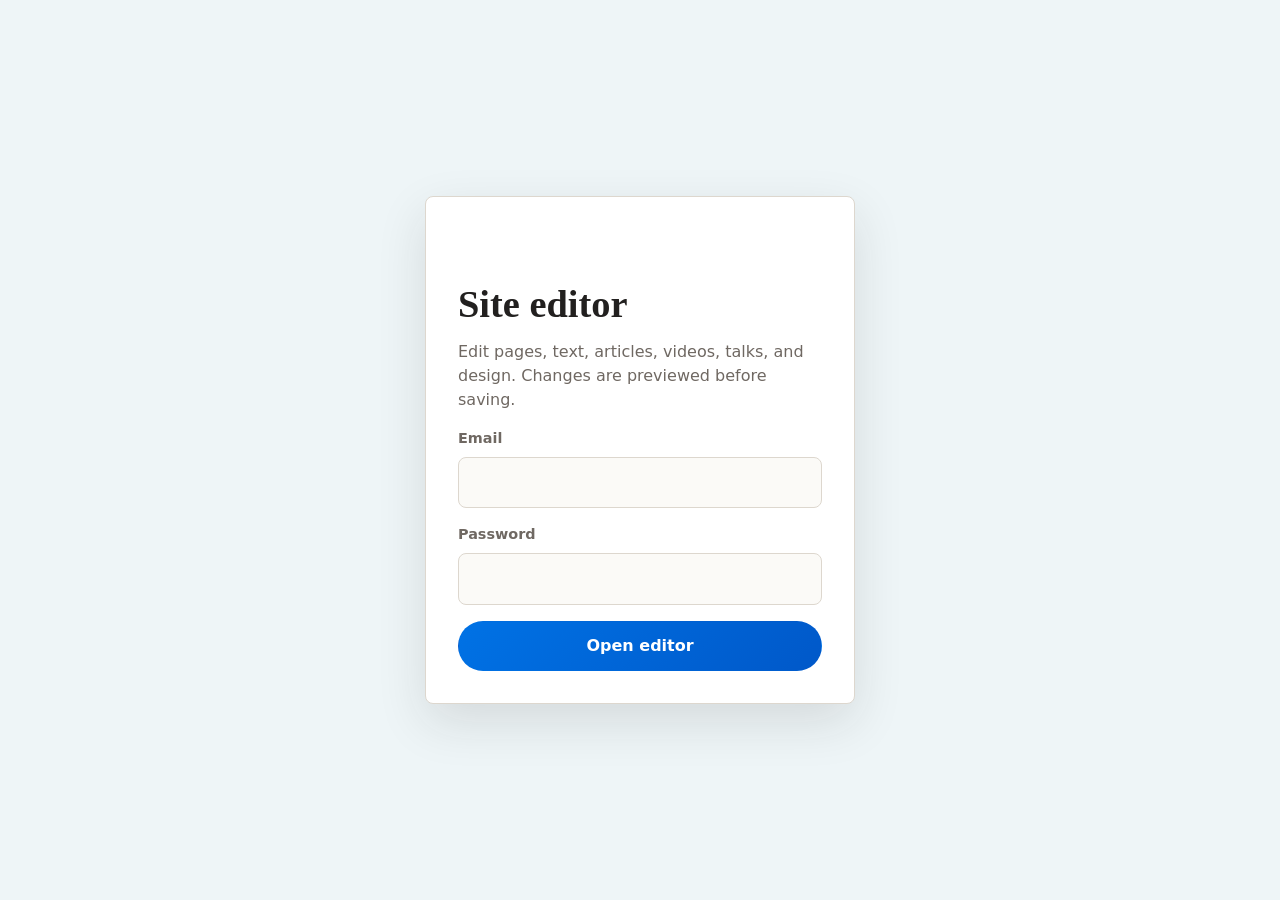
==== commit 31ce7b20: "Simplify editor media layout" ====
--- a/admin.html
+++ b/admin.html
@@ -6,7 +6,7 @@
     <title>Anat Fanti Editor</title>
     <link rel="icon" href="favicon.svg" type="image/svg+xml" />
     <link rel="stylesheet" href="styles.css?v=20260529-6" />
-    <link rel="stylesheet" href="admin.css?v=20260529-7" />
+    <link rel="stylesheet" href="admin.css?v=20260529-9" />
   </head>
   <body class="editor-body">
     <main class="editor-app">
@@ -69,17 +69,10 @@
 
           <div class="editor-workspace">
             <section class="editor-panel" id="editorPanel"></section>
-            <section class="editor-preview">
-              <div class="preview-toolbar">
-                <strong>Preview</strong>
-                <button class="secondary-button compact" id="previewRefresh" type="button">Refresh</button>
-              </div>
-              <iframe id="sitePreview" src="/?editor-preview=1" title="Website preview"></iframe>
-            </section>
           </div>
         </section>
       </section>
     </main>
-    <script src="admin.js?v=20260529-7" defer></script>
+    <script src="admin.js?v=20260529-9" defer></script>
   </body>
 </html>
--- a/styles.css
+++ b/styles.css
@@ -149,44 +149,60 @@
 
 .brand-symbol {
   align-items: center;
-  background: conic-gradient(from 20deg, #0067d8, #27c8df, #00a99d, #f7fbf8, #0067d8);
-  border-radius: 50%;
   display: inline-flex;
   height: 2.45rem;
   justify-content: center;
-  position: relative;
   width: 2.45rem;
 }
 
-.brand-symbol::before {
-  background: var(--white);
-  border-radius: 50%;
-  content: "";
-  height: 1.35rem;
-  position: absolute;
-  width: 1.35rem;
-}
-
-.brand-symbol::after {
-  background: #f04b37;
-  border-radius: 50%;
-  content: "";
-  height: 0.48rem;
-  position: absolute;
-  right: 0.5rem;
-  top: 0.55rem;
-  width: 0.48rem;
-}
-
-.brand-symbol span {
-  border: 3px solid #13223a;
-  border-left-color: transparent;
-  border-radius: 50%;
+.brand-symbol svg {
   display: block;
-  height: 1.7rem;
-  position: relative;
-  width: 1.7rem;
-  z-index: 1;
+  height: 100%;
+  overflow: visible;
+  width: 100%;
+}
+
+.logo-arc,
+.logo-ring {
+  fill: none;
+  stroke-linecap: round;
+  transform: rotate(-90deg);
+  transform-origin: 32px 32px;
+}
+
+.logo-arc {
+  stroke-width: 5.5;
+}
+
+.logo-arc-blue {
+  stroke: #0067d8;
+  stroke-dasharray: 74 78;
+}
+
+.logo-arc-teal {
+  stroke: #00a99d;
+  stroke-dasharray: 38 114;
+  stroke-dashoffset: -84;
+}
+
+.logo-arc-navy {
+  stroke: #13223a;
+  stroke-dasharray: 42 70;
+  stroke-dashoffset: -18;
+  stroke-width: 4.5;
+}
+
+.logo-ring {
+  stroke: #27c8df;
+  stroke-width: 4;
+}
+
+.logo-center {
+  fill: #f04b37;
+}
+
+.logo-dot {
+  fill: #f04b37;
 }
 
 .brand-copy {
@@ -213,7 +229,7 @@
   display: inline-block;
   font-size: 1.26em;
   font-weight: 900;
-  min-width: 0.78em;
+  min-width: 0;
 }
 
 .hi-letter[data-brand-letter="i"] {
@@ -483,6 +499,10 @@
   text-transform: uppercase;
 }
 
+body:not(.editor-body) main .section-kicker {
+  display: none;
+}
+
 h1,
 h2,
 h3 {
@@ -497,8 +517,9 @@
 }
 
 h2 {
-  font-size: clamp(1.8rem, 3.3vw, 3.1rem);
-  max-width: 15ch;
+  font-size: clamp(1.45rem, 2.4vw, 2.2rem);
+  max-width: none;
+  white-space: nowrap;
 }
 
 h3 {
@@ -616,7 +637,7 @@
 }
 
 .section {
-  padding: clamp(1.8rem, 4vw, 3.6rem) clamp(1rem, 5vw, 5rem);
+  padding: clamp(1.2rem, 2.8vw, 2.4rem) clamp(1rem, 5vw, 5rem);
 }
 
 .expertise-section {
@@ -707,11 +728,12 @@
 }
 
 .section-heading {
-  align-items: end;
-  display: flex;
-  gap: 1rem;
-  justify-content: space-between;
-  margin-bottom: 1rem;
+  align-items: start;
+  display: grid;
+  gap: 0.2rem;
+  justify-content: start;
+  margin-bottom: 0.75rem;
+  text-align: start;
 }
 
 .metrics {
@@ -742,7 +764,7 @@
 .media-grid,
 .talk-list {
   display: grid;
-  gap: 1rem;
+  gap: 0.75rem;
   grid-template-columns: repeat(3, minmax(0, 1fr));
 }
 
@@ -755,8 +777,8 @@
   background: var(--white);
   border: 1px solid var(--line);
   border-radius: 8px;
-  min-height: 8.5rem;
-  padding: 0.95rem;
+  min-height: 7rem;
+  padding: 0.75rem;
 }
 
 .media-card {
@@ -774,16 +796,19 @@
 .media-card h3,
 .talk-card h3 {
   font-family: Inter, Assistant, system-ui, sans-serif;
-  font-size: 1.05rem;
+  font-size: 0.92rem;
   line-height: 1.22;
-  margin-top: 0.55rem;
+  margin-top: 0.4rem;
+  overflow: hidden;
+  text-overflow: ellipsis;
+  white-space: nowrap;
 }
 
 .media-card p,
 .talk-card p {
   color: var(--muted);
-  font-size: 0.92rem;
-  margin: 0.45rem 0;
+  font-size: 0.82rem;
+  margin: 0.3rem 0;
 }
 
 .media-card a {
--- a/admin.css
+++ b/admin.css
@@ -115,7 +115,8 @@
 }
 
 .editor-topbar h2 {
-  font-size: 2rem;
+  font-size: 1.35rem;
+  white-space: nowrap;
 }
 
 .editor-language {
@@ -126,13 +127,12 @@
 
 .editor-workspace {
   display: grid;
-  gap: 1rem;
-  grid-template-columns: minmax(360px, 0.72fr) minmax(420px, 1fr);
-  padding: 1rem;
-}
-
-.editor-panel,
-.editor-preview {
+  gap: 0.75rem;
+  grid-template-columns: 1fr;
+  padding: 0.75rem;
+}
+
+.editor-panel {
   background: var(--white);
   border: 1px solid var(--line);
   border-radius: 8px;
@@ -143,15 +143,15 @@
 
 .editor-panel {
   display: grid;
-  gap: 1rem;
-  padding: 1rem;
+  gap: 0.75rem;
+  padding: 0.75rem;
 }
 
 .editor-section {
   border-bottom: 1px solid var(--line);
   display: grid;
-  gap: 0.8rem;
-  padding-bottom: 1rem;
+  gap: 0.65rem;
+  padding-bottom: 0.75rem;
 }
 
 .editor-section:last-child {
@@ -160,6 +160,128 @@
 
 .editor-section h3 {
   font-family: Inter, Assistant, system-ui, sans-serif;
+  font-size: 1rem;
+  white-space: nowrap;
+}
+
+.editor-section-header {
+  align-items: center;
+  display: flex;
+  gap: 0.75rem;
+  justify-content: space-between;
+}
+
+.editor-section-header p {
+  color: var(--muted);
+  font-size: 0.82rem;
+  margin: 0.15rem 0 0;
+}
+
+.editor-plus {
+  align-items: center;
+  background: #0067d8;
+  border: 0;
+  border-radius: 50%;
+  color: var(--white);
+  cursor: pointer;
+  display: inline-flex;
+  flex: 0 0 auto;
+  font-size: 1.45rem;
+  font-weight: 800;
+  height: 2.35rem;
+  justify-content: center;
+  line-height: 1;
+  width: 2.35rem;
+}
+
+.editor-card-grid {
+  display: grid;
+  gap: 0.6rem;
+  grid-template-columns: repeat(3, minmax(0, 1fr));
+}
+
+.editor-item-card {
+  background: var(--paper);
+  border: 1px solid var(--line);
+  border-radius: 8px;
+  display: grid;
+  gap: 0.6rem;
+  min-height: 7.2rem;
+  padding: 0.75rem;
+  padding-right: 5.2rem;
+  position: relative;
+}
+
+.editor-item-card.active {
+  border-color: #0067d8;
+  box-shadow: 0 0 0 2px rgba(0, 103, 216, 0.16);
+}
+
+.editor-item-type {
+  color: #0067d8;
+  font-size: 0.68rem;
+  font-weight: 900;
+  text-transform: uppercase;
+}
+
+.editor-item-card h4 {
+  font-size: 0.92rem;
+  line-height: 1.2;
+  margin: 0.25rem 0;
+  overflow: hidden;
+  text-overflow: ellipsis;
+  white-space: nowrap;
+}
+
+.editor-item-card p {
+  color: var(--muted);
+  display: -webkit-box;
+  font-size: 0.78rem;
+  line-height: 1.25;
+  margin: 0;
+  overflow: hidden;
+  -webkit-box-orient: vertical;
+  -webkit-line-clamp: 2;
+}
+
+.editor-card-actions {
+  display: flex;
+  gap: 0.45rem;
+  position: absolute;
+  right: 0.65rem;
+  top: 0.65rem;
+}
+
+body[dir="rtl"] .editor-card-actions {
+  left: 0.65rem;
+  right: auto;
+}
+
+.editor-card-actions button {
+  align-items: center;
+  background: var(--white);
+  border: 1px solid var(--line);
+  border-radius: 50%;
+  cursor: pointer;
+  display: inline-flex;
+  font-size: 0.98rem;
+  height: 2rem;
+  justify-content: center;
+  padding: 0;
+  width: 2rem;
+}
+
+.editor-card-actions button:last-child {
+  color: #923a28;
+}
+
+.editor-detail {
+  background: #f7fbf8;
+  border: 1px solid var(--line);
+  border-radius: 8px;
+  display: grid;
+  gap: 0.65rem;
+  padding: 0.75rem;
 }
 
 .editor-repeat {
@@ -169,21 +291,6 @@
   display: grid;
   gap: 0.75rem;
   padding: 1rem;
-}
-
-.preview-toolbar {
-  align-items: center;
-  border-bottom: 1px solid var(--line);
-  display: flex;
-  justify-content: space-between;
-  padding: 0.75rem;
-}
-
-.editor-preview iframe {
-  border: 0;
-  height: calc(100% - 58px);
-  min-height: calc(100vh - 170px);
-  width: 100%;
 }
 
 @media (max-width: 1100px) {
@@ -195,4 +302,14 @@
   .editor-sidebar {
     position: static;
   }
-}
+
+  .editor-card-grid {
+    grid-template-columns: repeat(2, minmax(0, 1fr));
+  }
+}
+
+@media (max-width: 680px) {
+  .editor-card-grid {
+    grid-template-columns: 1fr;
+  }
+}
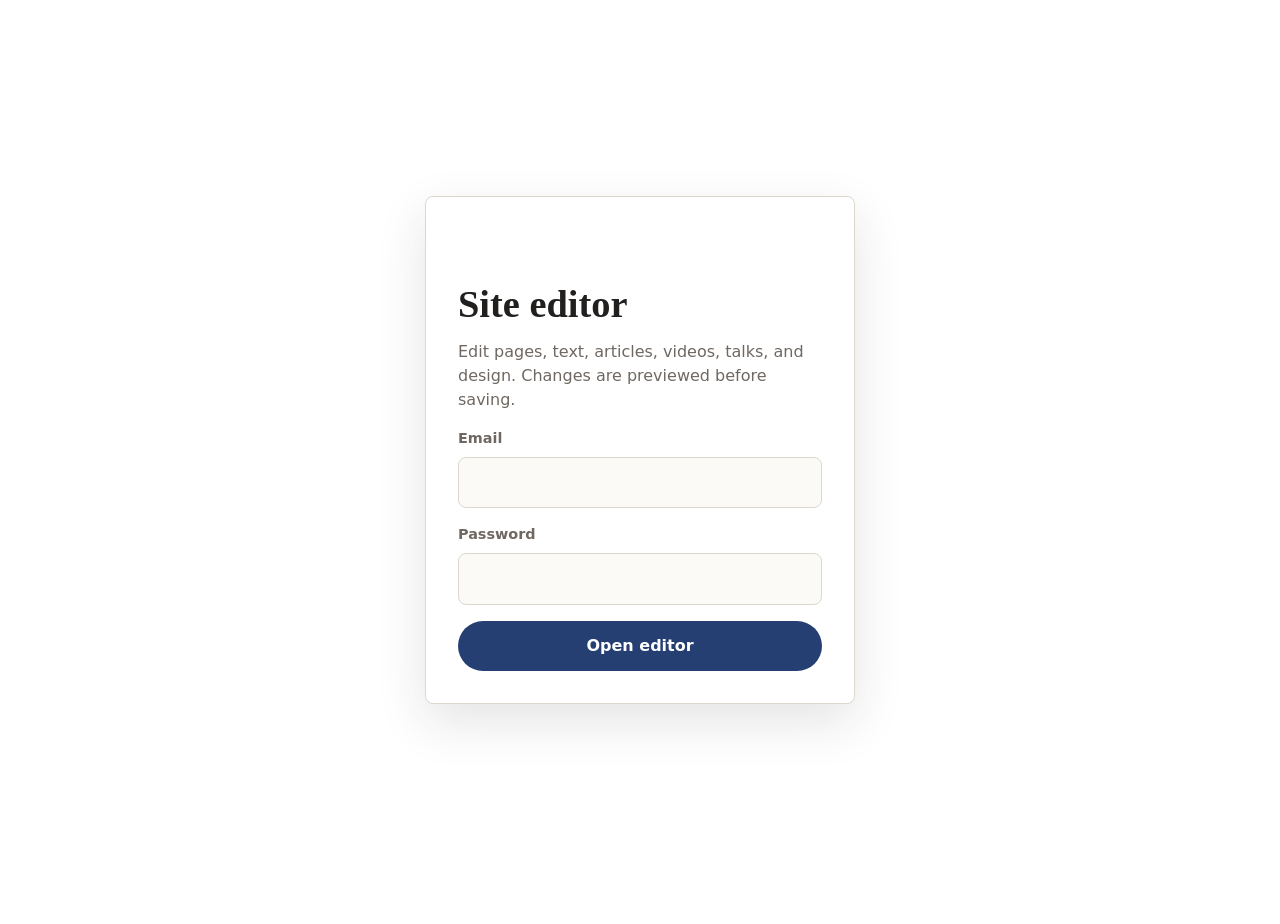
==== commit 8850fc54: "Use updated hero portrait" ====
--- a/admin.html
+++ b/admin.html
@@ -73,6 +73,6 @@
         </section>
       </section>
     </main>
-    <script src="admin.js?v=20260529-9" defer></script>
+    <script src="admin.js?v=20260529-10" defer></script>
   </body>
 </html>
--- a/styles.css
+++ b/styles.css
@@ -71,7 +71,7 @@
 
 body {
   margin: 0;
-  background: var(--paper);
+  background: #eef5f7;
   color: var(--ink);
   font-family: Inter, Assistant, system-ui, sans-serif;
   line-height: 1.5;
@@ -110,18 +110,28 @@
 .site-header {
   align-items: center;
   backdrop-filter: blur(18px);
-  background: rgba(251, 250, 247, 0.88);
-  border-bottom: 1px solid rgba(221, 215, 206, 0.82);
+  background: var(--white);
+  border-bottom: 0;
   display: grid;
   gap: 1rem;
   grid-template-columns: auto 1fr auto;
   left: 0;
   min-height: 64px;
-  padding: 0.55rem clamp(1rem, 4vw, 3rem);
+  margin: 0.75rem auto 0;
+  max-width: 1280px;
+  padding: 0.75rem clamp(1.1rem, 3vw, 2rem);
   position: sticky;
   right: 0;
   top: 0;
   z-index: 5;
+}
+
+main {
+  background: var(--white);
+  margin: 0 auto;
+  max-width: 1280px;
+  overflow: hidden;
+  padding: 0 clamp(1rem, 2vw, 1.5rem) 1.5rem;
 }
 
 body[dir="rtl"] .brand {
@@ -356,7 +366,7 @@
 }
 
 .primary-button {
-  background: linear-gradient(135deg, #0072e5, #0058c9);
+  background: #263f73;
   color: var(--white);
 }
 
@@ -395,19 +405,19 @@
 
 .hero {
   background:
-    radial-gradient(circle at 12% 28%, rgba(39, 200, 223, 0.38) 0 13%, transparent 13.4%),
-    radial-gradient(circle at 23% 42%, rgba(255, 255, 255, 0.82) 0 9%, transparent 9.4%),
-    radial-gradient(circle at 31% 31%, rgba(240, 75, 55, 0.95) 0 5.5%, transparent 5.8%),
-    linear-gradient(112deg, #0067d8 0%, #004fae 38%, #13223a 100%);
-  border-radius: 8px;
+    radial-gradient(circle at 15% 24%, rgba(31, 169, 164, 0.42) 0 13%, transparent 13.4%),
+    radial-gradient(circle at 24% 39%, rgba(255, 255, 255, 0.82) 0 8%, transparent 8.4%),
+    radial-gradient(circle at 31% 35%, rgba(231, 78, 54, 0.95) 0 4.8%, transparent 5.1%),
+    linear-gradient(112deg, #0d78d8 0%, #0b56b4 38%, #14233f 100%);
+  border-radius: 16px;
   color: var(--white);
   display: grid;
   gap: clamp(1rem, 3vw, 3rem);
   grid-template-columns: minmax(280px, 0.78fr) minmax(0, 1fr);
-  margin: clamp(1rem, 3vw, 2rem) clamp(1rem, 5vw, 5rem) 0;
-  min-height: 285px;
+  margin: 0;
+  min-height: 360px;
   overflow: hidden;
-  padding: clamp(1rem, 2.4vw, 1.8rem);
+  padding: clamp(1.2rem, 3vw, 2.4rem);
   position: relative;
 }
 
@@ -551,7 +561,7 @@
 }
 
 .hero-media img {
-  height: 255px;
+  height: 335px;
   object-fit: contain;
   object-position: center bottom;
   width: 100%;
@@ -576,9 +586,9 @@
 }
 
 .statement-band {
-  background: linear-gradient(135deg, #10203a, #004ea8 58%, #009d9b);
-  color: var(--paper);
-  padding: clamp(1rem, 2vw, 1.6rem) clamp(1rem, 5vw, 5rem);
+  background: transparent;
+  color: #263f73;
+  padding: clamp(1.2rem, 3vw, 2.3rem) clamp(1rem, 5vw, 3rem);
 }
 
 .template-grid {
@@ -642,8 +652,10 @@
 
 .expertise-section {
   background: var(--white);
-  margin: -1.4rem clamp(1rem, 5vw, 5rem) 0;
-  padding: 0 1.1rem clamp(1.3rem, 3vw, 2rem);
+  border-radius: 16px;
+  box-shadow: 0 10px 30px rgba(19, 34, 58, 0.08);
+  margin: 1rem 0 0;
+  padding: clamp(1.2rem, 3vw, 2rem);
   position: relative;
   z-index: 2;
 }
@@ -655,24 +667,19 @@
 }
 
 .expertise-card {
-  border-radius: 8px;
-  color: var(--white);
-  min-height: 8.6rem;
+  background: var(--white);
+  border-radius: 0;
+  color: var(--ink);
+  min-height: 0;
   overflow: hidden;
-  padding: 0.9rem;
+  padding: 0;
   position: relative;
   text-decoration: none;
+  text-align: end;
 }
 
 .expertise-card::after {
-  border: 18px solid rgba(255, 255, 255, 0.18);
-  border-radius: 50%;
-  content: "";
-  height: 7rem;
-  position: absolute;
-  right: -2rem;
-  top: -2rem;
-  width: 7rem;
+  display: none;
 }
 
 body[dir="rtl"] .expertise-card::after {
@@ -681,19 +688,19 @@
 }
 
 .blue-card {
-  background: linear-gradient(135deg, #10203a, #0067d8);
+  background: var(--white);
 }
 
 .cyan-card {
-  background: linear-gradient(135deg, #0072e5, #27c8df);
+  background: var(--white);
 }
 
 .teal-card {
-  background: linear-gradient(135deg, #008f85, #00a99d);
+  background: var(--white);
 }
 
 .target-card {
-  background: linear-gradient(135deg, #0067d8, #00479c);
+  background: var(--white);
 }
 
 .expertise-icon {
@@ -707,17 +714,97 @@
 
 .expertise-card h3 {
   font-family: Inter, Assistant, system-ui, sans-serif;
-  font-size: 0.94rem;
+  color: #263f73;
+  font-size: 1rem;
   line-height: 1.25;
   margin-bottom: 0.6rem;
 }
 
 .expertise-card p {
-  color: rgba(255, 255, 255, 0.84);
+  color: var(--muted);
   font-size: 0.8rem;
   margin: 0;
   position: relative;
   z-index: 1;
+}
+
+.feature-card-grid {
+  display: grid;
+  gap: 1rem;
+  grid-template-columns: repeat(4, minmax(0, 1fr));
+  margin-top: 1rem;
+}
+
+.feature-card {
+  border-radius: 16px;
+  color: var(--white);
+  display: flex;
+  flex-direction: column;
+  justify-content: space-between;
+  min-height: 210px;
+  overflow: hidden;
+  padding: 1.3rem;
+  position: relative;
+  text-align: end;
+  text-decoration: none;
+}
+
+.feature-card::after {
+  background:
+    linear-gradient(to top, rgba(255, 255, 255, 0.22) 0 38%, transparent 38%) 0 100% / 13px 80px no-repeat,
+    linear-gradient(to top, rgba(255, 255, 255, 0.38) 0 54%, transparent 54%) 24px 100% / 13px 80px no-repeat,
+    linear-gradient(to top, rgba(255, 255, 255, 0.5) 0 78%, transparent 78%) 48px 100% / 13px 80px no-repeat;
+  bottom: 2.4rem;
+  content: "";
+  height: 90px;
+  left: 1.2rem;
+  opacity: 0.9;
+  position: absolute;
+  width: 82px;
+}
+
+.feature-card h3 {
+  font-family: Inter, Assistant, system-ui, sans-serif;
+  font-size: 1.05rem;
+  line-height: 1.25;
+  margin: 0;
+  position: relative;
+  z-index: 1;
+}
+
+.feature-card p {
+  color: rgba(255, 255, 255, 0.82);
+  font-size: 0.82rem;
+  line-height: 1.45;
+  margin: 0.45rem 0 0;
+  max-width: 14rem;
+  position: relative;
+  z-index: 1;
+}
+
+.feature-card span {
+  color: var(--white);
+  font-size: 0.86rem;
+  font-weight: 800;
+  margin-top: 2.6rem;
+  position: relative;
+  z-index: 1;
+}
+
+.feature-dark {
+  background: #14233f;
+}
+
+.feature-cyan {
+  background: #0d78d8;
+}
+
+.feature-teal {
+  background: #1f9a94;
+}
+
+.feature-blue {
+  background: #255fae;
 }
 
 .split-section,
@@ -918,13 +1005,16 @@
 
 .site-footer {
   align-items: center;
+  background: var(--white);
   border-top: 1px solid var(--line);
   color: var(--muted);
   display: flex;
   gap: 1rem;
   justify-content: space-between;
   min-height: 5rem;
-  padding: 1rem clamp(1rem, 5vw, 5rem);
+  margin: 0 auto 0.75rem;
+  max-width: 1280px;
+  padding: 1rem clamp(1rem, 5vw, 3rem);
 }
 
 .powered-by {
@@ -1126,6 +1216,7 @@
   .media-grid,
   .talk-list,
   .expertise-grid,
+  .feature-card-grid,
   .template-grid {
     grid-template-columns: repeat(2, minmax(0, 1fr));
   }
@@ -1144,6 +1235,7 @@
   .media-grid,
   .talk-list,
   .expertise-grid,
+  .feature-card-grid,
   .template-grid,
   .admin-grid {
     grid-template-columns: 1fr;
